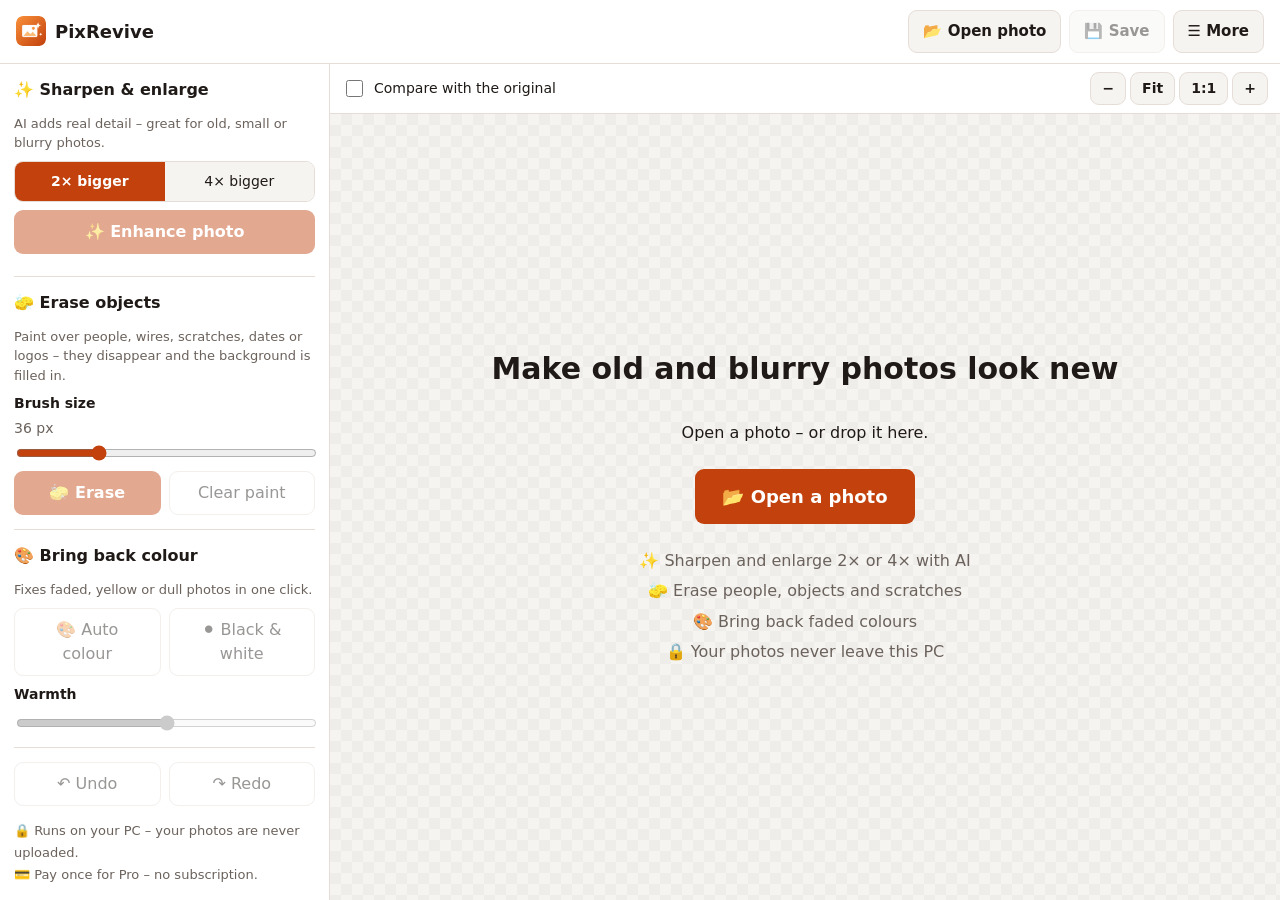
==== index.html @ 192f0d4b "PixRevive 1.0" ====
<!doctype html>
<html lang="en">
<head>
  <meta charset="utf-8">
  <meta name="viewport" content="width=device-width, initial-scale=1">
  <title>PixRevive – Photo Enhancer & Object Eraser</title>
  <meta name="description" content="Sharpen and enlarge photos 2× or 4×, bring back faded colours and erase unwanted objects with AI that runs on your own PC. No upload, no subscription.">
  <meta name="theme-color" content="#c2410c">
  <link rel="manifest" href="manifest.json">
  <link rel="icon" href="icon-192.png">
  <link rel="stylesheet" href="style.css">
</head>
<body>
  <header class="topbar">
    <div class="brand"><img src="icon-192.png" alt="" width="30" height="30"><span>PixRevive</span></div>
    <span id="fileName" class="file-name"></span>
    <div class="top-btns">
      <button id="openBtn" class="tb">📂 Open photo</button>
      <button id="saveBtn" class="tb" disabled>💾 Save</button>
      <button id="moreBtn" class="tb">☰ More</button>
      <button id="proBtn" class="pro-btn" hidden>★ Get Pro</button>
    </div>
    <div id="menu" class="menu" hidden>
      <button id="saveJpgBtn">Save as JPG (smaller file)</button>
      <button id="resetBtn">Go back to the original photo</button>
      <a href="help.html" target="_blank" rel="noopener">❓ How to use PixRevive</a>
      <a href="mailto:thequan03072002@gmail.com?subject=PixRevive%20feedback">✉ Feedback &amp; support</a>
      <a href="https://apps.microsoft.com/detail/9NNMBXF2VJG5" target="_blank" rel="noopener">More apps: TruePass passport photos</a>
      <a href="https://apps.microsoft.com/detail/9P25KDSFDB0N" target="_blank" rel="noopener">More apps: PixelBatch image converter</a>
    </div>
    <input id="fileIn" type="file" accept="image/*" hidden>
  </header>

  <main class="layout">
    <aside class="left">
      <section class="tool">
        <h2>✨ Sharpen &amp; enlarge</h2>
        <p class="hint">AI adds real detail – great for old, small or blurry photos.</p>
        <div class="seg" id="scaleSeg"><button data-v="2" class="on">2× bigger</button><button data-v="4">4× bigger <span class="badge pro-only">PRO</span></button></div>
        <button id="upBtn" class="primary wide" disabled>✨ Enhance photo</button>
        <p id="upInfo" class="hint"></p>
      </section>

      <section class="tool">
        <h2>🧽 Erase objects</h2>
        <p class="hint">Paint over people, wires, scratches, dates or logos – they disappear and the background is filled in.</p>
        <label class="field">Brush size <span id="brushVal" class="muted"></span><input id="brush" type="range" min="6" max="120" value="36"></label>
        <div class="two">
          <button id="eraseBtn" class="primary" disabled>🧽 Erase</button>
          <button id="clearMaskBtn" class="ghost" disabled>Clear paint</button>
        </div>
      </section>

      <section class="tool">
        <h2>🎨 Bring back colour</h2>
        <p class="hint">Fixes faded, yellow or dull photos in one click.</p>
        <div class="two">
          <button id="autoBtn" class="ghost" disabled>🎨 Auto colour</button>
          <button id="bwBtn" class="ghost" disabled>⚫ Black &amp; white</button>
        </div>
        <label class="field">Warmth <span id="warmVal" class="muted"></span><input id="warm" type="range" min="-40" max="40" value="0" disabled></label>
      </section>

      <div class="history">
        <button id="undoBtn" class="ghost" disabled>↶ Undo</button>
        <button id="redoBtn" class="ghost" disabled>↷ Redo</button>
      </div>
      <p class="promise">🔒 Runs on your PC – your photos are never uploaded.<br>💳 Pay once for Pro – no subscription.</p>
    </aside>

    <section class="stage">
      <div class="stagebar">
        <label class="check small"><input id="compare" type="checkbox"> Compare with the original</label>
        <span id="sizeLine" class="muted"></span>
        <span class="zoom"><button id="zoomOut" title="Zoom out">−</button><button id="zoomFit" title="Fit">Fit</button><button id="zoom100" title="Actual size">1:1</button><button id="zoomIn" title="Zoom in">+</button></span>
      </div>
      <div id="view" class="view">
        <div id="empty" class="empty">
          <h1>Make old and blurry photos look new</h1>
          <p>Open a photo – or drop it here.</p>
          <button id="openBig" class="primary big">📂 Open a photo</button>
          <ul class="promise-list">
            <li>✨ Sharpen and enlarge 2× or 4× with AI</li>
            <li>🧽 Erase people, objects and scratches</li>
            <li>🎨 Bring back faded colours</li>
            <li>🔒 Your photos never leave this PC</li>
          </ul>
        </div>
        <div id="canvasWrap" class="canvas-wrap" hidden>
          <canvas id="cv"></canvas>
          <canvas id="mask"></canvas>
          <div id="split" class="split" hidden><span>Original</span><span>Now</span></div>
        </div>
        <div id="busy" class="busy" hidden><div class="busy-card"><b id="busyTitle">Working…</b><div class="bar"><i id="busyBar"></i></div><p id="busyText" class="hint"></p></div></div>
      </div>
    </section>
  </main>

  <dialog id="proDialog" class="dlg">
    <h2>PixRevive Pro</h2>
    <p class="muted">One-time purchase. Yours forever on this Microsoft account. No subscription, ever.</p>
    <ul class="pro-list">
      <li><strong>4× enlarging</strong> – turn a small photo into a sharp print</li>
      <li><strong>Any photo size</strong> – the free version enlarges photos up to 1 megapixel</li>
      <li><strong>Save at full quality</strong> after erasing and colour fixes on big photos</li>
    </ul>
    <p id="proMsg" class="pro-msg" hidden></p>
    <div class="row-btns">
      <button id="buyBtn" class="primary">Unlock Pro</button>
      <button id="restoreBtn" class="ghost">Restore purchase</button>
      <button id="closePro" class="ghost">Not now</button>
    </div>
  </dialog>
  <div id="toast" class="toast" hidden></div>
  <script src="app.js"></script>
</body>
</html>
---- style.css ----
:root { --bg: #f6f4f1; --card: #ffffff; --text: #1f1a17; --muted: #6b625c; --line: #e5ddd6; --accent: #c2410c; --accent-2: #ffedd5; --on-accent: #ffffff; --danger: #b42318; color-scheme: light dark; }
@media (prefers-color-scheme: dark) { :root { --bg: #141210; --card: #1d1a17; --text: #f1ebe5; --muted: #a89d94; --line: #332d28; --accent: #fb923c; --accent-2: #3b200f; --on-accent: #1f0d02; --danger: #f97066; } }
* { box-sizing: border-box; }
html, body { height: 100%; }
body { margin: 0; font: 16px/1.5 "Segoe UI", system-ui, sans-serif; background: var(--bg); color: var(--text); display: flex; flex-direction: column; }
[hidden] { display: none !important; }
h1 { font-size: 30px; margin: 0 0 6px; }
h2 { font-size: 16px; margin: 0 0 4px; }
.topbar { position: relative; display: flex; align-items: center; gap: 14px; padding: 10px 16px; border-bottom: 1px solid var(--line); background: var(--card); }
.brand { display: flex; align-items: center; gap: 9px; font-weight: 700; font-size: 18px; }
.brand img { border-radius: 7px; }
.file-name { flex: 1; min-width: 0; color: var(--muted); white-space: nowrap; overflow: hidden; text-overflow: ellipsis; }
.top-btns { display: flex; gap: 8px; align-items: center; }
button { font: inherit; border-radius: 9px; padding: 9px 14px; cursor: pointer; border: 1px solid transparent; }
button:disabled { opacity: .45; cursor: not-allowed; }
.tb { background: var(--bg); color: var(--text); border-color: var(--line); font-weight: 600; font-size: 15px; }
.tb:hover:not(:disabled), .ghost:hover:not(:disabled) { border-color: var(--accent); }
.primary { background: var(--accent); color: var(--on-accent); font-weight: 700; }
.ghost { background: transparent; color: var(--text); border-color: var(--line); }
.big { font-size: 18px; padding: 13px 26px; }
.wide { width: 100%; }
.pro-btn { background: linear-gradient(135deg, #f59e0b, #ef4444); color: #fff; font-weight: 700; border: 0; }
.pro-btn.is-pro { background: var(--accent-2); color: var(--accent); cursor: default; }
.badge { font-size: 10px; font-weight: 700; background: #f59e0b; color: #1f1503; border-radius: 4px; padding: 1px 5px; margin-left: 4px; vertical-align: 1px; }
body.unlocked .pro-only { display: none; }
.menu { position: absolute; right: 16px; top: 54px; z-index: 20; background: var(--card); border: 1px solid var(--line); border-radius: 12px; padding: 6px; display: flex; flex-direction: column; min-width: 300px; box-shadow: 0 10px 30px rgba(0,0,0,.25); }
.menu button, .menu a { text-align: left; background: transparent; color: var(--text); padding: 10px 12px; border-radius: 8px; text-decoration: none; font-size: 15px; }
.menu button:hover, .menu a:hover { background: var(--accent-2); }
.layout { flex: 1; min-height: 0; display: grid; grid-template-columns: 330px minmax(0, 1fr); }
.left { background: var(--card); padding: 14px; overflow: auto; display: flex; flex-direction: column; gap: 14px; border-right: 1px solid var(--line); }
.tool { display: flex; flex-direction: column; gap: 8px; padding-bottom: 14px; border-bottom: 1px solid var(--line); }
.field { display: flex; flex-direction: column; gap: 4px; font-size: 14px; font-weight: 600; }
.two { display: grid; grid-template-columns: 1fr 1fr; gap: 8px; }
.seg { display: flex; border: 1px solid var(--line); border-radius: 9px; overflow: hidden; }
.seg button { flex: 1; border-radius: 0; background: var(--bg); color: var(--text); padding: 8px 6px; font-size: 14px; }
.seg button.on { background: var(--accent); color: var(--on-accent); font-weight: 700; }
input[type=range] { width: 100%; accent-color: var(--accent); }
.check { display: flex; align-items: center; gap: 8px; font-size: 14px; }
.check input { width: 17px; height: 17px; accent-color: var(--accent); }
.hint { color: var(--muted); font-size: 13px; margin: 0; }
.muted { color: var(--muted); font-weight: 400; }
.history { display: grid; grid-template-columns: 1fr 1fr; gap: 8px; }
.promise { font-size: 13px; color: var(--muted); margin: 0; line-height: 1.7; }
.stage { position: relative; min-width: 0; min-height: 0; display: flex; flex-direction: column; }
.stagebar { display: flex; justify-content: space-between; align-items: center; gap: 12px; padding: 8px 12px; border-bottom: 1px solid var(--line); background: var(--card); font-size: 14px; }
.zoom { display: flex; gap: 4px; }
.zoom button { background: var(--bg); color: var(--text); border: 1px solid var(--line); padding: 5px 11px; font-weight: 700; }
.view { position: relative; flex: 1; min-height: 0; overflow: auto; background: repeating-conic-gradient(#8881 0% 25%, transparent 0% 50%) 0 0 / 22px 22px; }
.empty { position: absolute; inset: 0; display: flex; flex-direction: column; align-items: center; justify-content: center; text-align: center; gap: 8px; padding: 20px; }
.empty.drag { outline: 4px dashed var(--accent); outline-offset: -16px; }
.promise-list { list-style: none; padding: 0; margin: 14px 0 0; color: var(--muted); line-height: 1.9; }
.canvas-wrap { position: relative; margin: 20px auto; width: max-content; }
.canvas-wrap canvas { display: block; }
#cv { box-shadow: 0 6px 24px #0003; }
#mask { position: absolute; inset: 0; cursor: crosshair; touch-action: none; opacity: .5; }
.split { position: absolute; top: 8px; left: 8px; right: 8px; display: flex; justify-content: space-between; pointer-events: none; }
.split span { background: #000a; color: #fff; font-size: 12px; padding: 2px 8px; border-radius: 6px; }
.busy { position: absolute; inset: 0; background: #0006; display: flex; align-items: center; justify-content: center; z-index: 5; }
.busy-card { background: var(--card); padding: 18px 22px; border-radius: 14px; width: min(420px, 90%); display: flex; flex-direction: column; gap: 10px; }
.bar { height: 8px; border-radius: 6px; background: var(--line); overflow: hidden; }
.bar i { display: block; height: 100%; width: 0; background: var(--accent); transition: width .2s; }
.dlg { border: 1px solid var(--line); border-radius: 16px; background: var(--card); color: var(--text); padding: 22px; max-width: 480px; }
.dlg::backdrop { background: #0007; }
.pro-list { padding-left: 20px; }
.pro-list li { margin: 6px 0; }
.pro-msg { background: var(--accent-2); padding: 8px 10px; border-radius: 8px; }
.row-btns { display: flex; gap: 8px; flex-wrap: wrap; margin-top: 12px; }
.toast { position: fixed; left: 50%; bottom: 24px; transform: translateX(-50%); background: #1f1a17; color: #fff; padding: 10px 16px; border-radius: 10px; z-index: 50; max-width: 90vw; }
@media (max-width: 900px) { .layout { grid-template-columns: 1fr; grid-template-rows: auto 60vh; } }
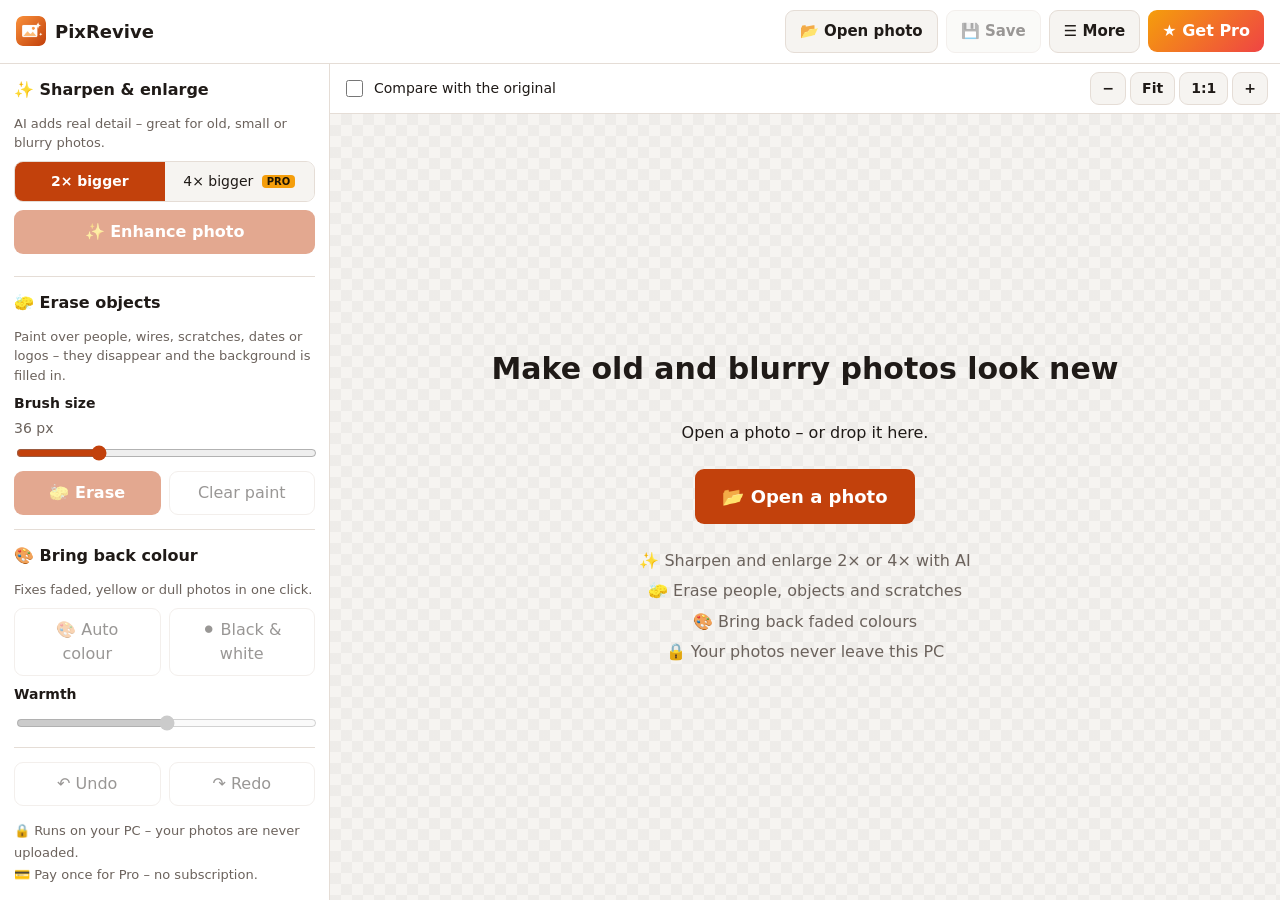
==== commit 556a1e6d: "Harden Pro check, close side doors, feedback note" ====
--- a/index.html
+++ b/index.html
@@ -66,6 +66,7 @@
         <button id="redoBtn" class="ghost" disabled>↷ Redo</button>
       </div>
       <p class="promise">🔒 Runs on your PC – your photos are never uploaded.<br>💳 Pay once for Pro – no subscription.</p>
+      <p class="fb-note">💬 Something not working the way you want? Tell me – <a href="mailto:thequan03072002@gmail.com?subject=PixRevive%20feedback">thequan03072002@gmail.com</a>. I read every message and improve the app.</p>
     </aside>
 
     <section class="stage">
@@ -104,9 +105,10 @@
       <li><strong>Any photo size</strong> – the free version enlarges photos up to 1 megapixel</li>
       <li><strong>Save at full quality</strong> after erasing and colour fixes on big photos</li>
     </ul>
+    <p class="fb-note">💬 Something not working the way you want? Tell me – <a href="mailto:thequan03072002@gmail.com?subject=PixRevive%20feedback">thequan03072002@gmail.com</a>. I read every message and improve the app.</p>
     <p id="proMsg" class="pro-msg" hidden></p>
     <div class="row-btns">
-      <button id="buyBtn" class="primary">Unlock Pro</button>
+      <button id="buyBtn" class="primary" autofocus>Unlock Pro</button>
       <button id="restoreBtn" class="ghost">Restore purchase</button>
       <button id="closePro" class="ghost">Not now</button>
     </div>
--- a/style.css
+++ b/style.css
@@ -67,3 +67,6 @@
 .row-btns { display: flex; gap: 8px; flex-wrap: wrap; margin-top: 12px; }
 .toast { position: fixed; left: 50%; bottom: 24px; transform: translateX(-50%); background: #1f1a17; color: #fff; padding: 10px 16px; border-radius: 10px; z-index: 50; max-width: 90vw; }
 @media (max-width: 900px) { .layout { grid-template-columns: 1fr; grid-template-rows: auto 60vh; } }
+@media (max-width: 640px) { .topbar { flex-wrap: wrap; gap: 8px; padding: 8px 10px; } .top-btns { flex-wrap: wrap; margin-left: auto; } .tb { font-size: 14px; padding: 7px 10px; } .stagebar { flex-wrap: wrap; } }
+.fb-note { color: var(--muted); font-size: 12px; font-weight: 400; line-height: 1.45; margin: 10px 0 0; overflow-wrap: anywhere; }
+.fb-note a { color: inherit; text-decoration: underline; }
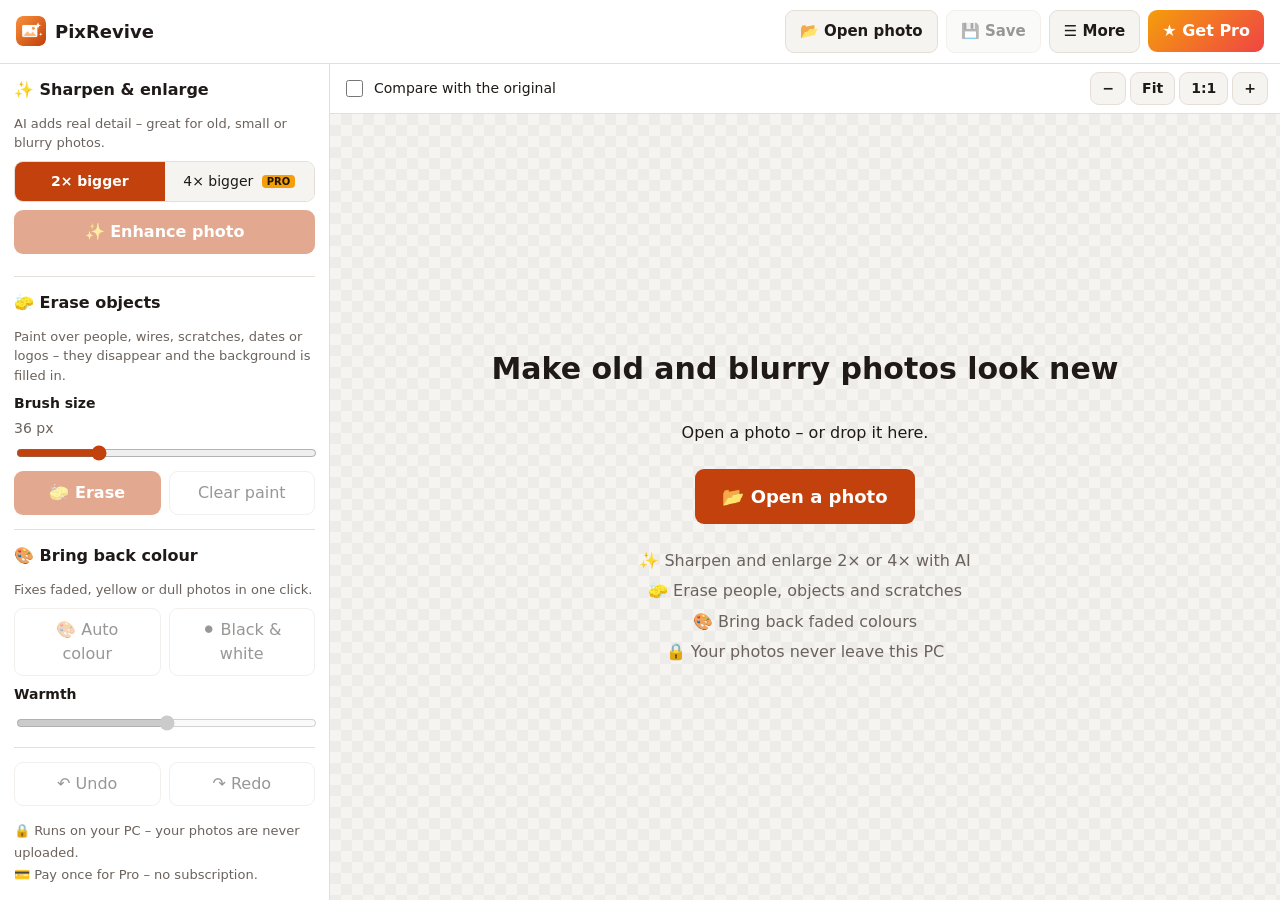
==== commit dee728ee: "Add Rate this app link and one-time rating question" ====
--- a/index.html
+++ b/index.html
@@ -115,5 +115,6 @@
   </dialog>
   <div id="toast" class="toast" hidden></div>
   <script src="app.js"></script>
+  <script src="rate.js" data-id="9P8Q19XG2XGT" data-app="PixRevive"></script>
 </body>
 </html>
--- a/style.css
+++ b/style.css
@@ -66,7 +66,7 @@
 .pro-msg { background: var(--accent-2); padding: 8px 10px; border-radius: 8px; }
 .row-btns { display: flex; gap: 8px; flex-wrap: wrap; margin-top: 12px; }
 .toast { position: fixed; left: 50%; bottom: 24px; transform: translateX(-50%); background: #1f1a17; color: #fff; padding: 10px 16px; border-radius: 10px; z-index: 50; max-width: 90vw; }
-@media (max-width: 900px) { .layout { grid-template-columns: 1fr; grid-template-rows: auto 60vh; } }
+@media (max-width: 900px) { html, body { height: auto; } .layout { flex: none; grid-template-columns: 1fr; grid-template-rows: auto 70vh; } .left { overflow: visible; border-right: 0; border-bottom: 1px solid var(--line); } } /* narrow window: the page scrolls, so every tool is reachable (was squeezed into a tiny scroll box) */
 @media (max-width: 640px) { .topbar { flex-wrap: wrap; gap: 8px; padding: 8px 10px; } .top-btns { flex-wrap: wrap; margin-left: auto; } .tb { font-size: 14px; padding: 7px 10px; } .stagebar { flex-wrap: wrap; } }
 .fb-note { color: var(--muted); font-size: 12px; font-weight: 400; line-height: 1.45; margin: 10px 0 0; overflow-wrap: anywhere; }
 .fb-note a { color: inherit; text-decoration: underline; }
